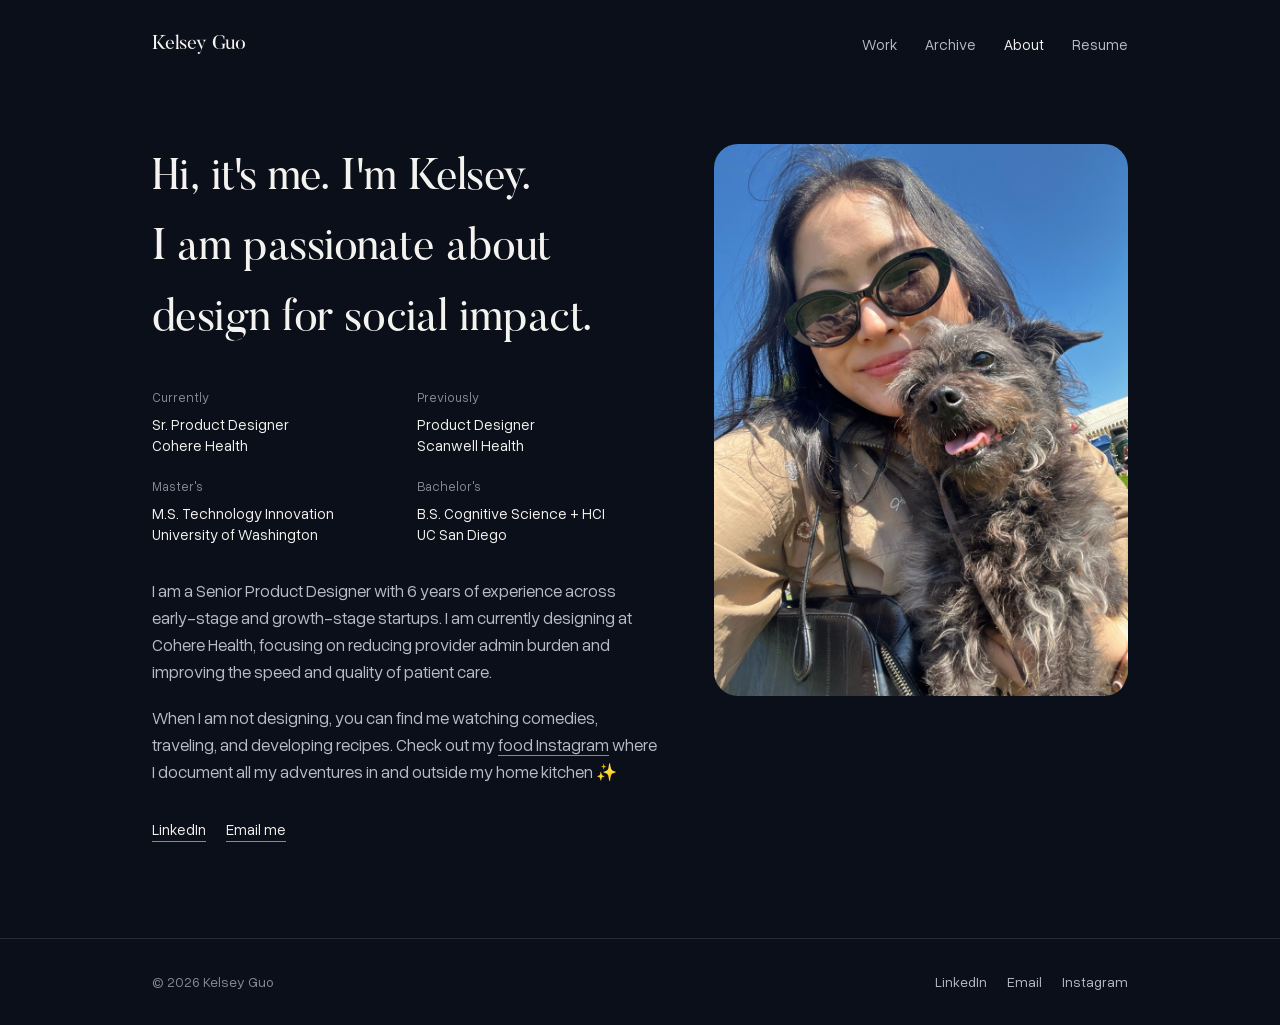
==== about.html @ 7f45672f "Fix About page margin alignment and polish details - Fix .about-layout padding shorthand collapsing " ====
<!DOCTYPE html>
<html lang="en">
<head>
  <meta charset="UTF-8">
  <meta name="viewport" content="width=device-width, initial-scale=1">
  <title>About - Kelsey Guo</title>
  <link rel="preconnect" href="https://fonts.googleapis.com">
  <link href="https://fonts.googleapis.com/css2?family=Fraunces:opsz,wght@9..144,400;9..144,500;9..144,600&family=Work+Sans:wght@400;500;600&display=swap" rel="stylesheet">
  <link rel="stylesheet" href="style.css">
</head>
<body>

  <nav class="site-nav">
    <div class="wrap">
      <a href="index.html" class="wordmark">Kelsey Guo</a>
      <div class="nav-links">
        <a href="work.html">Work</a>
        <a href="archive.html">Archive</a>
        <a href="about.html" aria-current="page">About</a>
        <a href="https://drive.google.com/file/d/1MKLHyuRDNJYFKnCXRcCWQ2kk3Nf8_HWo/view" target="_blank" rel="noopener">Resume</a>
      </div>
    </div>
  </nav>

  <main>
    <div class="wrap about-layout">
      <div class="about-copy">
        <h1>Hi, it's me. I'm Kelsey.<br>I am passionate about design for social impact.</h1>

        <dl class="meta-grid" style="margin: 32px 0; grid-template-columns: repeat(2, 1fr); row-gap: 20px;">
          <div>
            <dt>Currently</dt>
            <dd>Sr. Product Designer<br>Cohere Health</dd>
          </div>
          <div>
            <dt>Previously</dt>
            <dd>Product Designer<br>Scanwell Health</dd>
          </div>
          <div>
            <dt>Master's</dt>
            <dd>M.S. Technology Innovation<br>University of Washington</dd>
          </div>
          <div>
            <dt>Bachelor's</dt>
            <dd>B.S. Cognitive Science + HCI<br>UC San Diego</dd>
          </div>
        </dl>

        <p>I am a Senior Product Designer with 6 years of experience across early-stage and growth-stage startups. I am currently designing at Cohere Health, focusing on reducing provider admin burden and improving the speed and quality of patient care.</p>
        <p>When I am not designing, you can find me watching comedies, traveling, and developing recipes. Check out my <a class="underline-link" href="http://www.instagram.com/kelschini" target="_blank" rel="noopener">food Instagram</a> where I document all my adventures in and outside my home kitchen ✨</p>
        <div class="about-links">
          <a class="underline-link" href="http://www.linkedin.com/in/kmguo13" target="_blank" rel="noopener">LinkedIn</a>
          <a class="underline-link" href="mailto:kmguo13@gmail.com">Email me</a>
        </div>
      </div>
      <div class="about-photo">
        <img src="images/about/kelsey.jpg" alt="Kelsey Guo" style="width:100%; aspect-ratio:3/4; object-fit:cover; border-radius:24px; display:block;">
      </div>
    </div>
  </main>

  <footer class="site-footer">
    <div class="wrap">
      <span>© 2026 Kelsey Guo</span>
      <div class="footer-links">
        <a href="http://www.linkedin.com/in/kmguo13" target="_blank" rel="noopener">LinkedIn</a>
        <a href="mailto:kmguo13@gmail.com">Email</a>
        <a href="http://www.instagram.com/kelschini" target="_blank" rel="noopener">Instagram</a>
      </div>
    </div>
  </footer>

</body>
</html>
---- style.css ----
/* ---------- Fonts ---------- */
@font-face {
  font-family: 'Butler Free';
  src: url('fonts/butler/Butler-Free-Rmn.otf') format('opentype');
  font-weight: 400;
  font-style: normal;
  font-display: swap;
}
@font-face {
  font-family: 'Butler Free';
  src: url('fonts/butler/Butler-Free-Med.otf') format('opentype');
  font-weight: 500;
  font-style: normal;
  font-display: swap;
}
@font-face {
  font-family: 'Butler Free';
  src: url('fonts/butler/Butler-Free-SBd.otf') format('opentype');
  font-weight: 600;
  font-style: normal;
  font-display: swap;
}
@font-face {
  font-family: 'Overused Grotesk';
  src: url('fonts/overused-grotesk/OverusedGrotesk-VF.woff2') format('woff2');
  font-weight: 300 900;
  font-style: normal;
  font-display: swap;
}

/* ---------- Tokens ---------- */
:root {
  --bg: #0B0F1A;
  --surface: #131A29;
  --ink: #F5F3EF;
  --ink-soft: #B7BCC4;
  --ink-faint: #838B96;
  --line: #232B3D;
  --accent: #085420;      /* deep green - solid fills, borders */
  --accent-warm: #F8C3B9; /* soft pink - links, hover states, personality */
  --serif: 'Butler Free', 'Fraunces', Georgia, serif;
  --sans: 'Overused Grotesk', 'Work Sans', -apple-system, BlinkMacSystemFont, sans-serif;
  --max: 720px;
  --max-wide: 1040px;
}

* { box-sizing: border-box; }

html { scroll-behavior: smooth; }

body {
  margin: 0;
  background: var(--bg);
  color: var(--ink);
  font-family: var(--sans);
  font-size: 17px;
  line-height: 1.6;
  -webkit-font-smoothing: antialiased;
  cursor: url('cursors/unicorn.png') 4 4, auto;
}

a, button,
.project-card,
.nav-links a,
.wordmark,
[onclick] {
  cursor: url('cursors/sparkle.png') 19 19, pointer;
}

img { max-width: 100%; display: block; }

a {
  color: inherit;
  text-decoration: none;
}

a.underline-link {
  border-bottom: 1px solid var(--ink-faint);
  transition: border-color 0.15s ease, color 0.15s ease;
}
a.underline-link:hover {
  border-color: var(--accent-warm);
  color: var(--accent-warm);
}

:focus-visible {
  outline: 2px solid var(--accent-warm);
  outline-offset: 3px;
}

/* ---------- Layout helpers ---------- */
.wrap {
  max-width: var(--max-wide);
  margin: 0 auto;
  padding: 0 32px;
}
.prose {
  max-width: var(--max);
}

/* ---------- Nav ---------- */
.site-nav {
  padding: 28px 0;
}
.site-nav .wrap {
  display: flex;
  align-items: center;
  justify-content: space-between;
  gap: 24px;
}
.wordmark {
  font-family: var(--serif);
  font-size: 20px;
  font-weight: 500;
  letter-spacing: -0.01em;
}
.nav-links {
  display: flex;
  gap: 28px;
  font-size: 15px;
}
.nav-links a {
  color: var(--ink-soft);
}
.nav-links a:hover,
.nav-links a[aria-current="page"] {
  color: var(--ink);
}

/* ---------- Hero ---------- */
.hero {
  padding: 64px 0 88px;
}
.hero h1 {
  font-family: var(--serif);
  font-weight: 500;
  font-size: clamp(40px, 6vw, 64px);
  line-height: 1.08;
  margin: 0 0 8px;
  letter-spacing: -0.01em;
}
.hero .rotator-line {
  font-family: var(--serif);
  font-weight: 500;
  font-size: clamp(40px, 6vw, 64px);
  line-height: 1.08;
  margin: 0 0 28px;
  color: var(--ink-soft);
}
.rotator {
  color: var(--accent-warm);
  display: inline-block;
  min-width: 1ch;
}
.rotator.swap {
  animation: swap-in 0.4s ease;
}
@keyframes swap-in {
  from { opacity: 0; transform: translateY(6px); }
  to { opacity: 1; transform: translateY(0); }
}
@media (prefers-reduced-motion: reduce) {
  .rotator.swap { animation: none; }
}
.hero p.lede {
  font-size: 19px;
  color: var(--ink-soft);
  max-width: 820px;
  margin: 0 0 28px;
}

/* ---------- Section heading ---------- */
.section-heading {
  font-family: var(--serif);
  font-size: 26px;
  font-weight: 500;
  margin: 0 0 28px;
}

/* ---------- Project grid ---------- */
.project-list {
  display: grid;
  gap: 20px;
  padding-bottom: 96px;
}
.project-card {
  display: grid;
  grid-template-columns: 1.1fr 1fr;
  gap: 32px;
  align-items: center;
  border: 1px solid var(--line);
  border-radius: 6px;
  padding: 20px;
  background: var(--surface);
  transition: border-color 0.15s ease, box-shadow 0.25s ease, transform 0.25s ease;
}
.project-card:hover {
  border-color: transparent;
  box-shadow: 18px 22px 36px -10px rgba(248, 195, 185, 0.4);
  transform: translateY(-4px);
}
.project-card-body h3 {
  font-family: var(--serif);
  font-size: 22px;
  font-weight: 500;
  margin: 0 0 8px;
}
.project-card-body p {
  color: var(--ink-soft);
  font-size: 15px;
  margin: 0 0 12px;
}
.tag-list {
  display: flex;
  flex-wrap: wrap;
  gap: 8px;
  font-size: 13px;
  color: var(--ink-faint);
}
.tag-list span::after {
  content: "·";
  margin-left: 8px;
  color: var(--line);
}
.tag-list span:last-child::after { content: ""; }

@media (max-width: 640px) {
  .project-card {
    grid-template-columns: 1fr;
  }
}

/* ---------- Media placeholder (swap for real images) ---------- */
.media-placeholder {
  background: repeating-linear-gradient(
    135deg,
    #151C2C,
    #151C2C 10px,
    #1A2236 10px,
    #1A2236 20px
  );
  border: 1px dashed var(--ink-faint);
  border-radius: 4px;
  aspect-ratio: 4 / 3;
  display: flex;
  align-items: center;
  justify-content: center;
  padding: 16px;
  text-align: center;
}
.media-placeholder span {
  font-size: 12px;
  color: var(--ink-soft);
  font-family: var(--sans);
}

/* ---------- Case study page ---------- */
.case-header {
  padding: 48px 0 40px;
  border-bottom: 1px solid var(--line);
}
.case-header .back-link {
  font-size: 14px;
  color: var(--ink-soft);
  display: inline-block;
  margin-bottom: 24px;
}
.case-header h1 {
  font-family: var(--serif);
  font-size: clamp(32px, 5vw, 46px);
  font-weight: 500;
  line-height: 1.1;
  margin: 0 0 24px;
  max-width: 780px;
}
.meta-grid {
  display: grid;
  grid-template-columns: repeat(4, 1fr);
  gap: 24px;
  margin-top: 32px;
}
.meta-grid dt {
  font-size: 13px;
  color: var(--ink-faint);
  margin-bottom: 6px;
}
.meta-grid dd {
  margin: 0;
  font-size: 15px;
  line-height: 1.4;
}
@media (max-width: 720px) {
  .meta-grid { grid-template-columns: 1fr 1fr; }
}

.case-body {
  padding: 48px 0 96px;
}
.case-body section {
  margin-bottom: 56px;
}
.case-body h2 {
  font-family: var(--serif);
  font-size: 24px;
  font-weight: 500;
  margin: 0 0 16px;
}
.case-body h3 {
  font-family: var(--sans);
  font-size: 17px;
  font-weight: 600;
  margin: 32px 0 12px;
}
.case-body p {
  margin: 0 0 16px;
  max-width: var(--max);
}
.case-body ul {
  padding-left: 20px;
  max-width: var(--max);
}
.case-body li {
  margin-bottom: 10px;
}
.case-body .media-placeholder {
  margin: 24px 0;
  max-width: var(--max-wide);
  aspect-ratio: 16 / 9;
}
.case-body blockquote {
  font-family: var(--serif);
  font-size: 20px;
  color: var(--ink-soft);
  border-left: 2px solid var(--accent);
  padding-left: 20px;
  margin: 32px 0;
  max-width: var(--max);
}

.case-nav-next {
  border-top: 1px solid var(--line);
  padding: 40px 0 96px;
  display: flex;
  justify-content: space-between;
  align-items: baseline;
}
.case-nav-next .label {
  font-size: 13px;
  color: var(--ink-faint);
  display: block;
  margin-bottom: 6px;
}
.case-nav-next .title {
  font-family: var(--serif);
  font-size: 22px;
}

/* ---------- About page ---------- */
.about-layout {
  display: grid;
  grid-template-columns: 1.1fr 0.9fr;
  gap: 56px;
  align-items: start;
  padding-top: 56px;
  padding-bottom: 96px;
}
.about-layout h1 {
  font-family: var(--serif);
  font-size: clamp(32px, 5vw, 44px);
  font-weight: 500;
  margin: 0 0 24px;
}
.about-layout p {
  margin: 0 0 18px;
  color: var(--ink-soft);
  font-size: 17px;
}
.about-layout p strong {
  color: var(--ink);
}
.about-photo .media-placeholder {
  aspect-ratio: 3 / 4;
}
.about-links {
  margin-top: 32px;
  display: flex;
  gap: 20px;
  font-size: 15px;
}
@media (max-width: 720px) {
  .about-layout {
    grid-template-columns: 1fr;
  }
  .about-photo { order: -1; max-width: 280px; }
}

/* ---------- Footer ---------- */
.site-footer {
  border-top: 1px solid var(--line);
  padding: 32px 0;
}
.site-footer .wrap {
  display: flex;
  justify-content: space-between;
  align-items: center;
  flex-wrap: wrap;
  gap: 12px;
  font-size: 14px;
  color: var(--ink-faint);
}
.site-footer a {
  color: var(--ink-soft);
}
.site-footer a:hover { color: var(--accent); }
.footer-links {
  display: flex;
  gap: 20px;
}

/* ---------- Real screenshots ---------- */
.shot {
  margin: 24px 0;
  max-width: var(--max-wide);
  border: 1px solid var(--line);
  border-radius: 8px;
  overflow: hidden;
  background: var(--surface);
}
.shot img {
  width: 100%;
  display: block;
}
.shot-caption {
  font-size: 13px;
  color: var(--ink-faint);
  margin: -12px 0 24px;
  max-width: var(--max-wide);
}

/* ---------- Stat grid ---------- */
.stat-grid {
  display: grid;
  grid-template-columns: repeat(4, 1fr);
  gap: 20px;
  margin: 24px 0;
  max-width: var(--max-wide);
}
.stat-card {
  border: 1px solid var(--line);
  border-radius: 8px;
  padding: 20px;
  background: var(--surface);
}
.stat-card .num {
  font-family: var(--serif);
  font-size: 34px;
  font-weight: 500;
  color: var(--accent-warm);
  line-height: 1;
  margin-bottom: 8px;
}
.stat-card .label {
  font-size: 13px;
  color: var(--ink-soft);
}
@media (max-width: 720px) {
  .stat-grid { grid-template-columns: 1fr 1fr; }
}

/* ---------- Placeholder note (dev-only, remove when real content lands) ---------- */
.todo-note {
  background: #241C10;
  border: 1px solid #4A3A1C;
  color: #E8C589;
  font-size: 13px;
  padding: 10px 14px;
  border-radius: 4px;
  margin-bottom: 20px;
  max-width: var(--max);
}

/* ---------- Pink/green callout (used sparingly for a deliberate highlight) ---------- */
.callout {
  background: var(--accent-warm);
  color: var(--accent);
  font-family: var(--serif);
  font-size: 19px;
  line-height: 1.5;
  padding: 24px 28px;
  border-radius: 8px;
  max-width: var(--max);
  margin: 8px 0 24px;
}
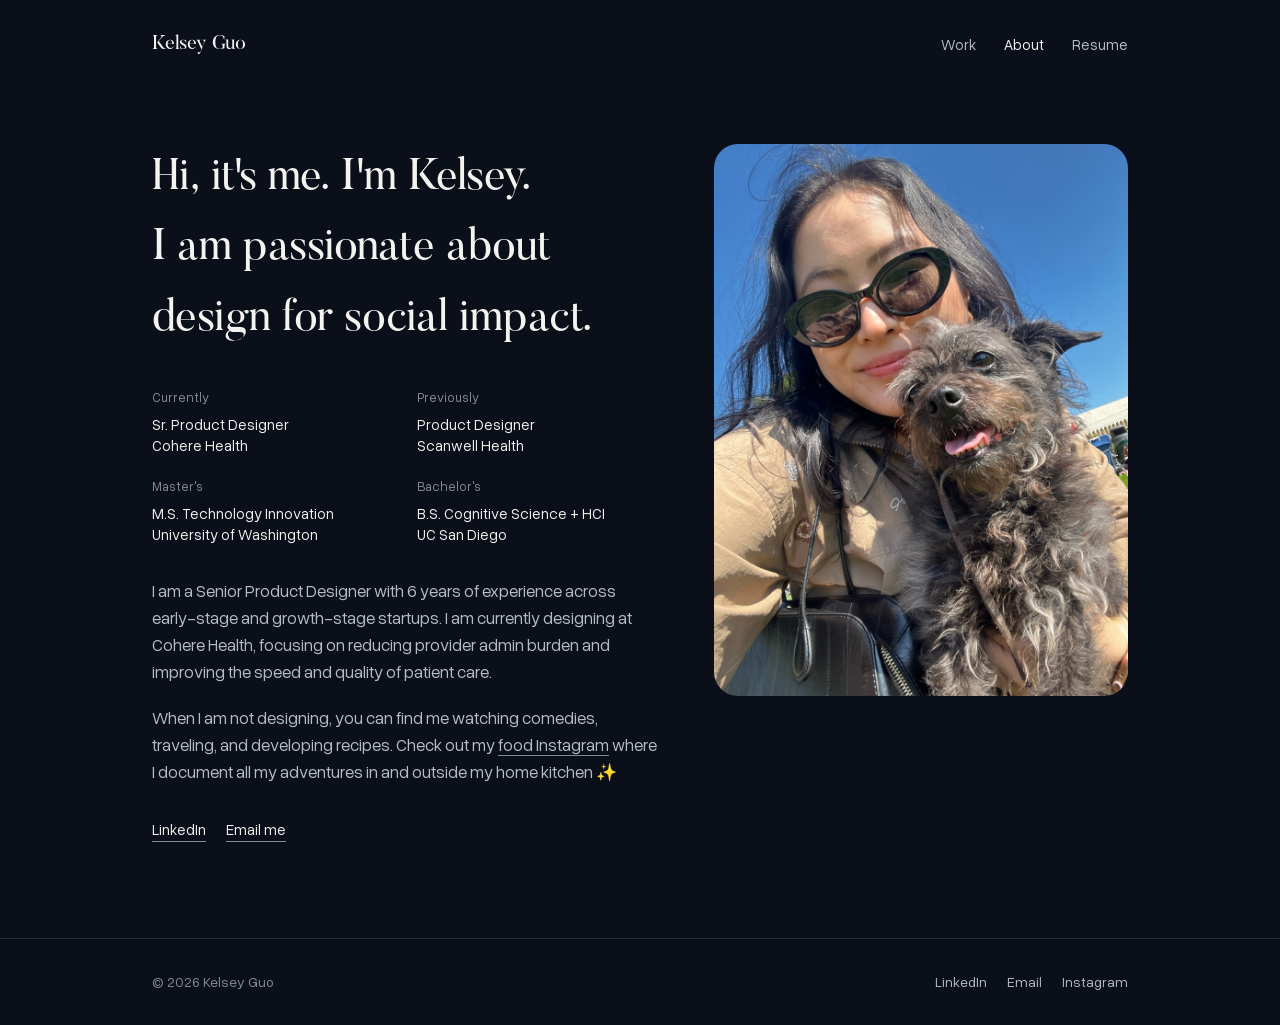
==== commit d5deaa9f: "Remove Archive from the site nav on every page Archive is still reachable via the "See archived proj" ====
--- a/about.html
+++ b/about.html
@@ -15,7 +15,6 @@
       <a href="index.html" class="wordmark">Kelsey Guo</a>
       <div class="nav-links">
         <a href="work.html">Work</a>
-        <a href="archive.html">Archive</a>
         <a href="about.html" aria-current="page">About</a>
         <a href="https://drive.google.com/file/d/1MKLHyuRDNJYFKnCXRcCWQ2kk3Nf8_HWo/view" target="_blank" rel="noopener">Resume</a>
       </div>
--- a/style.css
+++ b/style.css
@@ -199,6 +199,13 @@
   box-shadow: 18px 22px 36px -10px rgba(248, 195, 185, 0.4);
   transform: translateY(-4px);
 }
+.project-card .shot {
+  border: none;
+  border-radius: 0;
+  background: transparent;
+  overflow: visible;
+  margin: -20px 0 -20px -20px;
+}
 .project-card-body h3 {
   font-family: var(--serif);
   font-size: 22px;
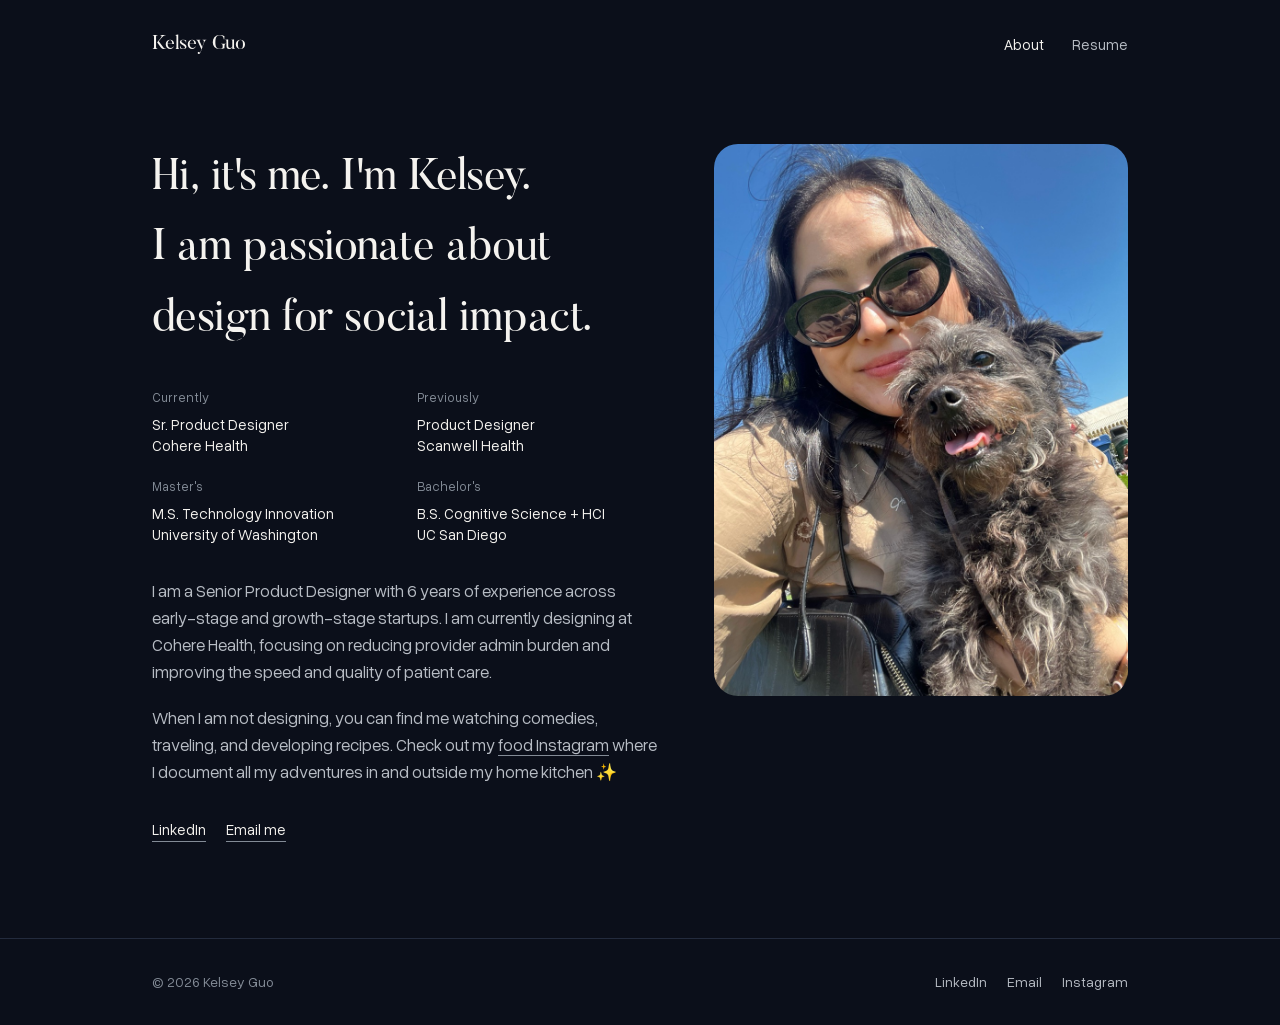
==== commit 7aef1e03: "Remove the Work page, since it duplicated the homepage - Delete work.html - Remove "Work" from the s" ====
--- a/about.html
+++ b/about.html
@@ -14,7 +14,6 @@
     <div class="wrap">
       <a href="index.html" class="wordmark">Kelsey Guo</a>
       <div class="nav-links">
-        <a href="work.html">Work</a>
         <a href="about.html" aria-current="page">About</a>
         <a href="https://drive.google.com/file/d/1MKLHyuRDNJYFKnCXRcCWQ2kk3Nf8_HWo/view" target="_blank" rel="noopener">Resume</a>
       </div>
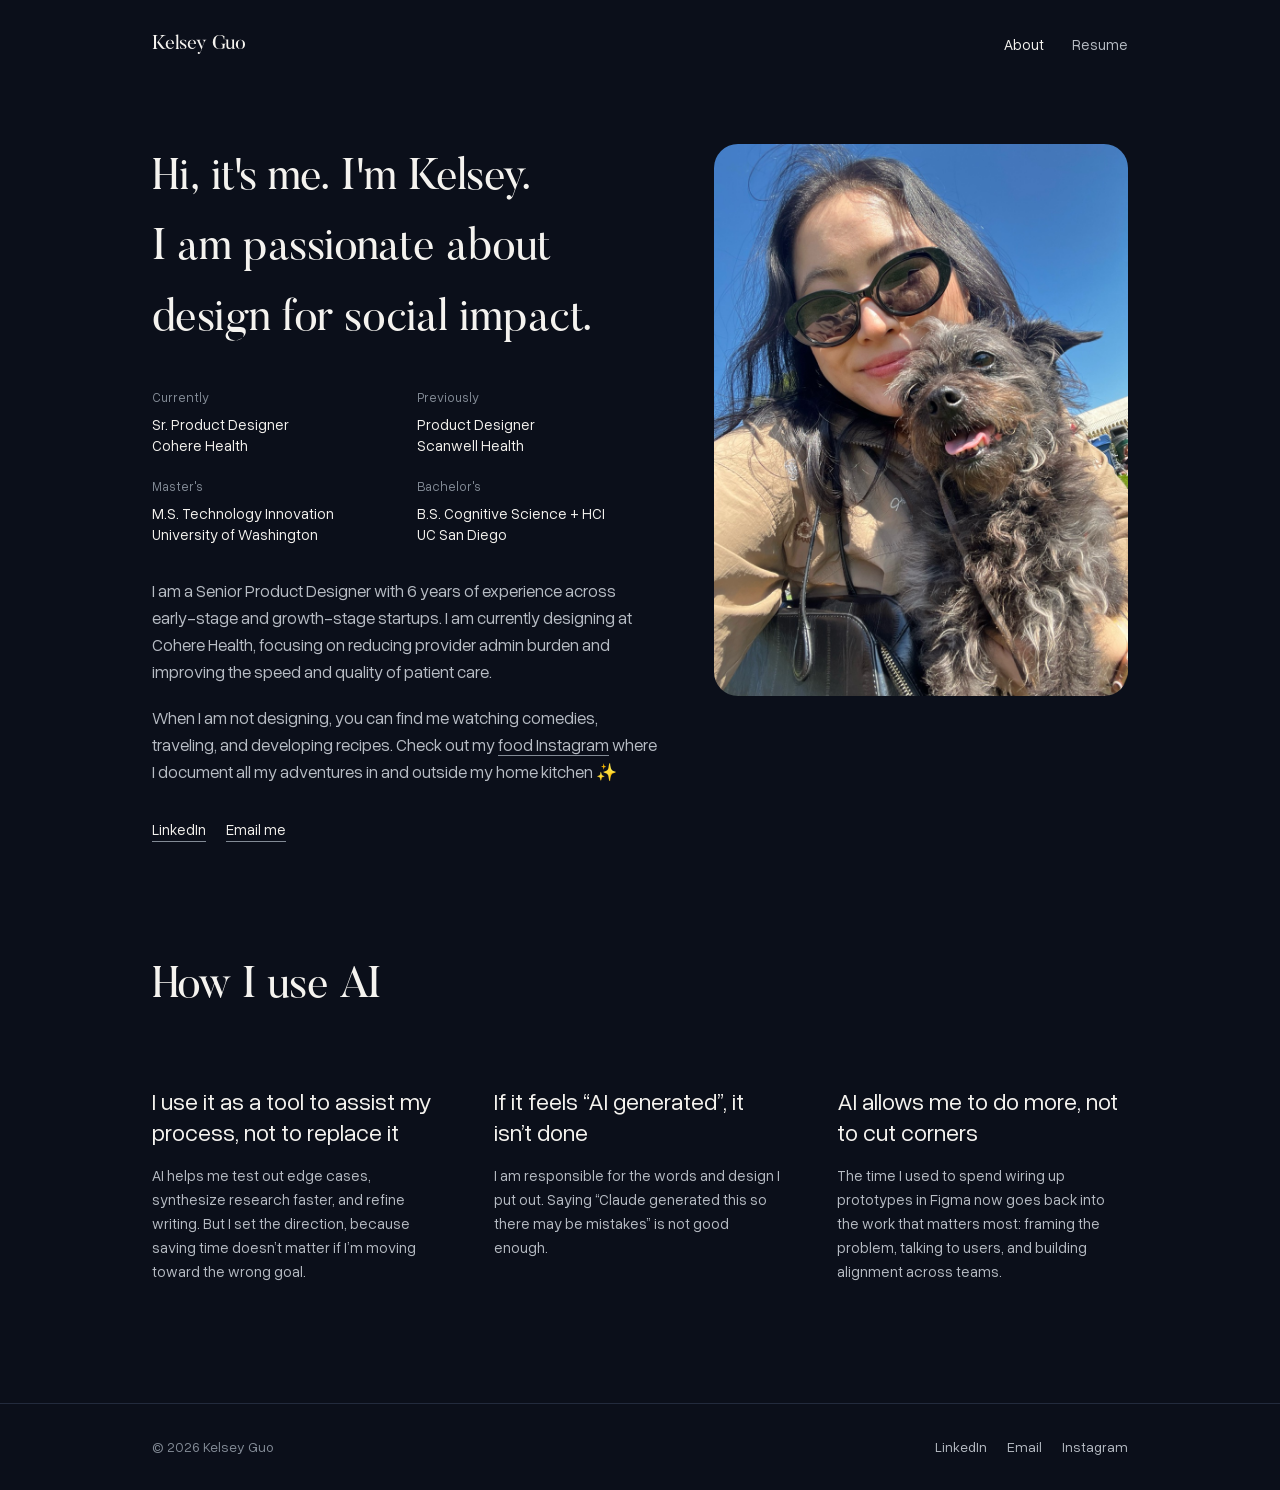
==== commit bce4d449: "Add a "How I use AI" section to the About page Large serif heading over three columns (24px titles, " ====
--- a/about.html
+++ b/about.html
@@ -55,6 +55,26 @@
         <img src="images/about/kelsey.jpg" alt="Kelsey Guo" style="width:100%; aspect-ratio:3/4; object-fit:cover; border-radius:24px; display:block;">
       </div>
     </div>
+
+    <section class="about-ai">
+      <div class="wrap">
+        <h2>How I use AI</h2>
+        <div class="about-ai-grid">
+          <div>
+            <h3>I use it as a tool to assist my process, not to replace it</h3>
+            <p>AI helps me test out edge cases, synthesize research faster, and refine writing. But I set the direction, because saving time doesn&rsquo;t matter if I&rsquo;m moving toward the wrong goal.</p>
+          </div>
+          <div>
+            <h3>If it feels &ldquo;AI generated&rdquo;, it isn&rsquo;t done</h3>
+            <p>I am responsible for the words and design I put out. Saying &ldquo;Claude generated this so there may be mistakes&rdquo; is not good enough.</p>
+          </div>
+          <div>
+            <h3>AI allows me to do more, not to cut corners</h3>
+            <p>The time I used to spend wiring up prototypes in Figma now goes back into the work that matters most: framing the problem, talking to users, and building alignment across teams.</p>
+          </div>
+        </div>
+      </div>
+    </section>
   </main>
 
   <footer class="site-footer">
--- a/style.css
+++ b/style.css
@@ -49,6 +49,7 @@
 html { scroll-behavior: smooth; }
 
 body {
+  position: relative;
   margin: 0;
   background: var(--bg);
   color: var(--ink);
@@ -57,6 +58,7 @@
   line-height: 1.6;
   -webkit-font-smoothing: antialiased;
   cursor: url('cursors/unicorn.png') 4 4, auto;
+  overflow-x: hidden;
 }
 
 a, button,
@@ -146,6 +148,7 @@
   line-height: 1.08;
   margin: 0 0 28px;
   color: var(--ink-soft);
+  white-space: nowrap;
 }
 .rotator {
   color: var(--accent-warm);
@@ -167,6 +170,195 @@
   color: var(--ink-soft);
   max-width: 820px;
   margin: 0 0 28px;
+}
+
+.home-hero {
+  position: relative;
+  min-height: max(calc(100svh - 88px), 700px);
+  display: flex;
+  align-items: flex-start;
+  padding: clamp(64px, 9vw, 128px) 0 0;
+}
+.hero-glow {
+  position: fixed;
+  width: 510px;
+  height: 510px;
+  max-width: 60vw;
+  left: 81.3%;
+  bottom: 70px;
+  transform: translateX(-50%);
+  pointer-events: none;
+  z-index: -1;
+  filter: saturate(2) brightness(1.2);
+}
+.hero-glow img {
+  position: absolute;
+  inset: -94.12%;
+  width: auto;
+  height: auto;
+  max-width: none;
+  display: block;
+}
+.home-hero > .wrap {
+  min-width: 0;
+  width: 100%;
+}
+.home-hero h1,
+.home-hero .rotator-line {
+  font-family: var(--sans);
+  font-weight: 400;
+  font-size: clamp(40px, 5.4vw, 72px);
+  line-height: 1.3;
+  margin: 0;
+}
+.home-hero .rotator-line {
+  color: var(--ink);
+}
+.home-hero .rotator {
+  color: inherit;
+}
+.home-hero p.lede {
+  font-weight: 300;
+  font-size: clamp(18px, 1.9vw, 28px);
+  line-height: 1.6;
+  color: var(--ink);
+  max-width: 1296px;
+  margin: 25px 0 0;
+}
+@media (max-width: 640px) {
+  .home-hero {
+    min-height: max(calc(100svh - 90px), 640px);
+    padding-top: 56px;
+  }
+  .home-hero h1,
+  .home-hero .rotator-line {
+    font-size: clamp(34px, 10vw, 48px);
+  }
+  .home-hero p.lede {
+    font-size: 19px;
+  }
+}
+.scroll-cue {
+  position: absolute;
+  left: 50%;
+  bottom: 96px;
+  transform: translateX(-50%);
+  display: flex;
+  flex-direction: column;
+  align-items: center;
+  text-decoration: none;
+  padding: 8px 16px;
+  z-index: 1;
+}
+.scroll-cue .chevron {
+  width: 28px;
+  height: 28px;
+  margin-top: -8px;
+  border-right: 2px solid var(--ink);
+  border-bottom: 2px solid var(--ink);
+  transform: rotate(45deg);
+  opacity: 0.35;
+  animation: chevron-wave 2s ease-in-out infinite;
+  transition: border-color 0.15s ease;
+}
+.scroll-cue:hover .chevron {
+  border-color: var(--accent-warm);
+}
+.scroll-cue .chevron:nth-child(1) { animation-delay: 0s; }
+.scroll-cue .chevron:nth-child(2) { animation-delay: 0.18s; }
+@keyframes chevron-wave {
+  0%, 60%, 100% { opacity: 0.35; }
+  25% { opacity: 1; }
+}
+@media (prefers-reduced-motion: reduce) {
+  .scroll-cue .chevron { animation: none; opacity: 0.8; }
+}
+@media (max-width: 640px) {
+  .scroll-cue { bottom: 40px; }
+}
+
+/* Page-level glows (Ellipse 5 left, Ellipse 4 bottom right) */
+.page-clip { overflow: clip; }
+.home-main {
+  position: relative;
+  padding-bottom: 155px;
+}
+.page-glow {
+  position: absolute;
+  width: 510px;
+  height: 510px;
+  max-width: 60vw;
+  max-height: 60vw;
+  transform: translate(-50%, -50%);
+  pointer-events: none;
+  z-index: -1;
+}
+.page-glow img {
+  position: absolute;
+  inset: -94.12%;
+  width: auto;
+  height: auto;
+  max-width: none;
+  display: block;
+}
+.page-glow-left { left: 15.6%; top: 21.4%; }
+.page-glow-right { left: 81.3%; top: 88.2%; }
+
+/* Work cards */
+.work-list {
+  display: grid;
+  gap: 64px;
+
+  padding-top: clamp(48px, 8.8vw, 127px);
+}
+.work-card {
+  display: block;
+  border-radius: 24px;
+  overflow: hidden;
+  background: #E5E5E5;
+  color: #0B0F19;
+  transition: box-shadow 0.25s ease, transform 0.25s ease;
+}
+.work-card:hover {
+  box-shadow: 18px 22px 36px -10px rgba(248, 195, 185, 0.4);
+  transform: translateY(-4px);
+}
+.work-card-media {
+  aspect-ratio: 1296 / 640;
+  overflow: hidden;
+}
+.work-card-media img {
+  width: 100%;
+  height: 100%;
+  object-fit: cover;
+  object-position: center;
+}
+.work-card-media--pink { background: #F8C3B9; }
+.work-card-media--yellow { background: #FFC107; }
+.work-card-media--blue { background: #49BEFF; }
+.work-card-body {
+  display: flex;
+  flex-direction: column;
+  gap: 10px;
+  padding: clamp(20px, 2.2vw, 32px);
+}
+.work-card-body h3 {
+  margin: 0;
+  font-family: var(--sans);
+  font-weight: 500;
+  font-size: clamp(22px, 2.1vw, 30px);
+  line-height: 1.3;
+}
+.work-card-body p {
+  margin: 0;
+  font-family: var(--sans);
+  font-weight: 400;
+  font-size: clamp(16px, 1.4vw, 20px);
+  line-height: 1.35;
+}
+.nowrap { white-space: nowrap; }
+.archive-link {
+  margin: 48px 0 0;
 }
 
 /* ---------- Section heading ---------- */
@@ -498,3 +690,421 @@
   max-width: var(--max);
   margin: 8px 0 24px;
 }
+
+/* ---------- Case study v2: long-form, numbered sections ---------- */
+body.case-v2 { --rule: #3A4256; }
+.cs-hero {
+  background: linear-gradient(180deg, #2A2255 0%, #6B4A86 52%, #A9658D 100%);
+}
+.cs-hero-inner {
+  padding-top: clamp(72px, 9vw, 128px);
+  padding-bottom: clamp(56px, 6vw, 88px);
+}
+.cs-hero h1 {
+  margin: 0 0 clamp(72px, 10vw, 150px);
+  font-family: var(--sans);
+  font-weight: 400;
+  font-size: clamp(40px, 5.4vw, 72px);
+  line-height: 1.1;
+}
+.cs-meta {
+  display: grid;
+  gap: 8px;
+  font-size: clamp(16px, 1.4vw, 20px);
+  line-height: 1.4;
+  color: rgba(255, 255, 255, 0.82);
+}
+.cs-meta p { margin: 0; }
+.cs-meta strong { color: #fff; font-weight: 600; }
+
+.cs-intro { padding: clamp(64px, 8vw, 112px) 0; }
+.cs-statement {
+  margin: 0 0 clamp(40px, 5vw, 72px);
+  max-width: 960px;
+  font-family: var(--serif);
+  font-weight: 500;
+  font-size: clamp(26px, 3vw, 42px);
+  line-height: 1.55;
+}
+.cs-statement span {
+  background: var(--accent-warm);
+  color: #0B0F19;
+  padding: 0.06em 0.28em;
+  -webkit-box-decoration-break: clone;
+  box-decoration-break: clone;
+}
+
+.cs-section {
+  border-top: 1px solid var(--rule);
+  padding: clamp(56px, 7vw, 104px) 0;
+}
+.cs-row {
+  display: grid;
+  grid-template-columns: 72px minmax(0, 300px) minmax(0, 1fr);
+  column-gap: 32px;
+  row-gap: 16px;
+}
+.cs-intro .cs-row { grid-template-columns: minmax(0, 1fr); }
+.cs-num {
+  font-weight: 500;
+  font-size: 22px;
+  line-height: 1.3;
+  color: var(--accent-warm);
+}
+.cs-heading {
+  margin: 0;
+  font-family: var(--sans);
+  font-weight: 600;
+  font-size: clamp(22px, 2.1vw, 30px);
+  line-height: 1.25;
+}
+.cs-body { max-width: 600px; }
+.cs-body > *:first-child { margin-top: 0; }
+.cs-body h3 {
+  margin: 28px 0 8px;
+  font-family: var(--sans);
+  font-weight: 600;
+  font-size: 17px;
+}
+.cs-body p, .cs-body li {
+  margin: 0 0 14px;
+  font-size: 17px;
+  line-height: 1.6;
+  color: var(--ink-soft);
+}
+.cs-body ul { margin: 0 0 14px; padding-left: 20px; }
+.cs-body li { margin-bottom: 8px; }
+.cs-body strong { color: var(--ink); font-weight: 600; }
+.cs-body .cs-hmw {
+  margin-top: 24px;
+  font-family: var(--serif);
+  font-size: 22px;
+  line-height: 1.45;
+  color: var(--ink);
+}
+
+.cs-figure {
+  margin: clamp(32px, 4vw, 56px) 0 0;
+  padding: clamp(20px, 4vw, 56px);
+  border-radius: 24px;
+  background: var(--surface);
+}
+.cs-figure-grid {
+  display: grid;
+  grid-template-columns: repeat(2, minmax(0, 1fr));
+  gap: clamp(16px, 2.5vw, 32px);
+  align-items: start;
+}
+.cs-figure img {
+  width: 100%;
+  height: auto;
+  border-radius: 8px;
+}
+.cs-figure > img {
+  display: block;
+  width: auto;
+  max-width: 100%;
+  margin: 0 auto;
+}
+.cs-figure img.flat { border-radius: 0; }
+.cs-caption {
+  margin: 16px auto 0;
+  font-size: 14px;
+  line-height: 1.5;
+  color: var(--ink-faint);
+  max-width: 960px;
+  text-align: center;
+}
+@media (min-width: 821px) {
+  .cs-caption { white-space: nowrap; }
+}
+.cs-figure .cs-caption { margin-top: 20px; }
+.cs-figure-grid .cs-cap-cell p { margin: 12px 0 0; font-size: 14px; line-height: 1.5; color: var(--ink-faint); }
+
+.cs-quotes {
+  display: grid;
+  grid-template-columns: repeat(2, minmax(0, 1fr));
+  gap: clamp(20px, 3vw, 40px);
+  margin: clamp(32px, 4vw, 56px) 0 0;
+}
+.cs-quote {
+  margin: 0;
+  padding: clamp(20px, 3vw, 32px);
+  border-left: 2px solid var(--accent-warm);
+  font-family: var(--serif);
+  font-size: clamp(20px, 2vw, 26px);
+  line-height: 1.4;
+  color: var(--ink);
+}
+.cs-quote cite {
+  display: block;
+  margin-top: 14px;
+  font-family: var(--sans);
+  font-style: normal;
+  font-size: 14px;
+  color: var(--ink-faint);
+}
+.cs-compare {
+  display: grid;
+  grid-template-columns: repeat(2, minmax(0, 1fr));
+  gap: 20px;
+  margin: 24px 0 0;
+}
+.cs-compare > div {
+  padding: 24px;
+  border-radius: 16px;
+  background: var(--surface);
+}
+.cs-compare h4 { margin: 0 0 12px; font-size: 17px; font-weight: 600; color: var(--accent-warm); }
+.cs-compare ul { margin: 0; padding-left: 18px; }
+.cs-compare li { margin-bottom: 8px; font-size: 16px; line-height: 1.5; color: var(--ink-soft); }
+.cs-big-stat { display: flex; flex-wrap: wrap; align-items: baseline; gap: 12px; margin: 28px 0 0; }
+.cs-big-stat .n { font-family: var(--serif); font-size: clamp(48px, 6vw, 80px); line-height: 1; color: var(--accent-warm); }
+.cs-big-stat .l { font-size: 17px; color: var(--ink-soft); }
+
+.cs-outcomes .stat-grid { margin-top: 40px; max-width: none; }
+.cs-next {
+  border-top: 1px solid var(--rule);
+  padding: 48px 0 96px;
+}
+.cs-next .wrap {
+  display: flex;
+  justify-content: space-between;
+  align-items: baseline;
+  gap: 24px;
+  flex-wrap: wrap;
+}
+.cs-next .label { display: block; margin-bottom: 6px; font-size: 13px; color: var(--ink-faint); }
+.cs-next .title { font-family: var(--serif); font-size: clamp(20px, 2vw, 26px); }
+
+@media (max-width: 820px) {
+  .cs-row { grid-template-columns: minmax(0, 1fr); }
+  .cs-figure-grid, .cs-quotes, .cs-compare { grid-template-columns: minmax(0, 1fr); }
+}
+
+.cs-callout {
+  margin: 36px 0;
+}
+.cs-callout .n {
+  display: block;
+  margin-bottom: 12px;
+  font-family: var(--serif);
+  font-weight: 500;
+  font-size: clamp(64px, 8vw, 112px);
+  line-height: 1;
+  color: var(--accent-warm);
+}
+.cs-body .cs-callout p {
+  margin: 0;
+  font-size: clamp(18px, 1.5vw, 21px);
+  line-height: 1.55;
+  color: var(--ink);
+}
+
+.cs-pains {
+  display: grid;
+  grid-template-columns: repeat(4, minmax(0, 1fr));
+  gap: 16px;
+  margin-top: 28px;
+}
+.cs-pain {
+  padding: 24px;
+  border: 1px solid var(--line);
+  border-radius: 16px;
+  background: var(--surface);
+}
+.cs-pain .ic {
+  display: block;
+  width: 44px;
+  height: 44px;
+  padding: 10px;
+  margin-bottom: 20px;
+  border: 1px solid rgba(248, 195, 185, 0.45);
+  border-radius: 50%;
+  color: var(--accent-warm);
+}
+.cs-pain h3 {
+  margin: 0 0 8px;
+  font-family: var(--sans);
+  font-weight: 600;
+  font-size: 18px;
+  line-height: 1.3;
+}
+.cs-pain p {
+  margin: 0;
+  font-size: 15px;
+  line-height: 1.5;
+  color: var(--ink-soft);
+}
+@media (max-width: 1100px) {
+  .cs-pains { grid-template-columns: repeat(2, minmax(0, 1fr)); }
+}
+@media (max-width: 560px) {
+  .cs-pains { grid-template-columns: minmax(0, 1fr); }
+}
+.cs-flow-grid {
+  display: grid;
+  grid-template-columns: repeat(3, minmax(0, 1fr));
+  gap: 20px;
+}
+.cs-flow-col {
+  padding: 20px;
+  border: 1px solid transparent;
+  border-radius: 20px;
+}
+.cs-flow-col.is-active {
+  border-color: var(--accent-warm);
+  box-shadow: 0 0 32px rgba(248, 195, 185, 0.18);
+}
+.cs-flow-col .pill {
+  display: inline-block;
+  padding: 10px 22px;
+  border-radius: 999px;
+  font-size: clamp(14px, 1.4vw, 20px);
+  line-height: 1.2;
+  background: rgba(248, 195, 185, 0.26);
+  color: rgba(248, 195, 185, 0.8);
+}
+.cs-flow-col.is-active .pill {
+  background: var(--accent-warm);
+  color: #0B0F19;
+}
+.cs-flow-col .track {
+  position: relative;
+  height: 12px;
+  margin: 26px -21px;
+}
+.cs-flow-col .track::before {
+  content: '';
+  position: absolute;
+  left: 0;
+  right: -21px;
+  top: 5px;
+  height: 1px;
+  background: var(--ink-faint);
+}
+.cs-flow-col .dot {
+  position: absolute;
+  left: 20px;
+  top: 0;
+  width: 12px;
+  height: 12px;
+  border-radius: 50%;
+  background: var(--accent-warm);
+}
+.cs-flow-col img {
+  display: block;
+  width: 100%;
+  height: auto;
+  border-radius: 6px;
+}
+.cs-flow-col:not(.is-active) img { opacity: 0.4; }
+@media (max-width: 820px) {
+  .cs-flow-grid { grid-template-columns: minmax(0, 1fr); }
+  .cs-figure-grid[style] { grid-template-columns: minmax(0, 1fr) !important; }
+}
+
+/* ---------- Lightbox ---------- */
+.cs-figure img { cursor: zoom-in; }
+.lb {
+  position: fixed;
+  inset: 0;
+  z-index: 1000;
+  display: flex;
+  align-items: center;
+  justify-content: center;
+  padding: 4vh 4vw;
+  background: rgba(5, 7, 13, 0.88);
+  -webkit-backdrop-filter: blur(8px);
+  backdrop-filter: blur(8px);
+  opacity: 0;
+  pointer-events: none;
+  transition: opacity 0.2s ease;
+  cursor: zoom-out;
+}
+.lb.open { opacity: 1; pointer-events: auto; }
+.lb-img {
+  display: block;
+  width: auto;
+  height: auto;
+  max-width: 100%;
+  max-height: 100%;
+  border-radius: 10px;
+  box-shadow: 0 24px 80px rgba(0, 0, 0, 0.5);
+  transform: scale(0.97);
+  transition: transform 0.2s ease;
+}
+.lb.open .lb-img { transform: scale(1); }
+.lb-close {
+  position: absolute;
+  top: 20px;
+  right: 24px;
+  width: 44px;
+  height: 44px;
+  border: 1px solid rgba(255, 255, 255, 0.3);
+  border-radius: 50%;
+  background: rgba(255, 255, 255, 0.08);
+  color: #fff;
+  font-size: 26px;
+  line-height: 1;
+  cursor: pointer;
+}
+.lb-close:hover { background: rgba(255, 255, 255, 0.18); }
+html.lb-lock { overflow: hidden; }
+@media (prefers-reduced-motion: reduce) {
+  .lb, .lb-img { transition: none; }
+}
+
+.cs-hmw-band { padding: clamp(80px, 10vw, 144px) 0; }
+.cs-hmw-big {
+  max-width: 1000px;
+  margin: 0 auto;
+  font-family: var(--serif);
+  font-weight: 500;
+  font-size: clamp(28px, 3.6vw, 52px);
+  line-height: 1.35;
+  text-align: center;
+  color: var(--ink);
+}
+
+.cs-flow--all .cs-flow-col .pill {
+  background: var(--accent-warm);
+  color: #0B0F19;
+}
+.cs-flow--all .cs-flow-col:not(.is-active) img { opacity: 1; }
+
+/* ---------- About: How I use AI ---------- */
+.about-ai {
+  padding-top: 24px;
+  padding-bottom: 120px;
+}
+.about-ai h2 {
+  margin: 0 0 clamp(40px, 6vw, 72px);
+  font-family: var(--serif);
+  font-weight: 500;
+  font-size: clamp(32px, 5vw, 44px);
+  line-height: 1.15;
+}
+.about-ai-grid {
+  display: grid;
+  grid-template-columns: repeat(3, minmax(0, 1fr));
+  gap: clamp(28px, 4vw, 56px);
+}
+.about-ai-grid h3 {
+  margin: 0 0 16px;
+  font-family: var(--sans);
+  font-weight: 400;
+  font-size: clamp(20px, 2vw, 24px);
+  line-height: 1.3;
+  color: var(--ink);
+}
+.about-ai-grid p {
+  margin: 0;
+  font-size: 15px;
+  line-height: 1.6;
+  color: var(--ink-soft);
+}
+@media (max-width: 820px) {
+  .about-ai-grid { grid-template-columns: minmax(0, 1fr); }
+  .about-ai { padding-bottom: 80px; }
+}
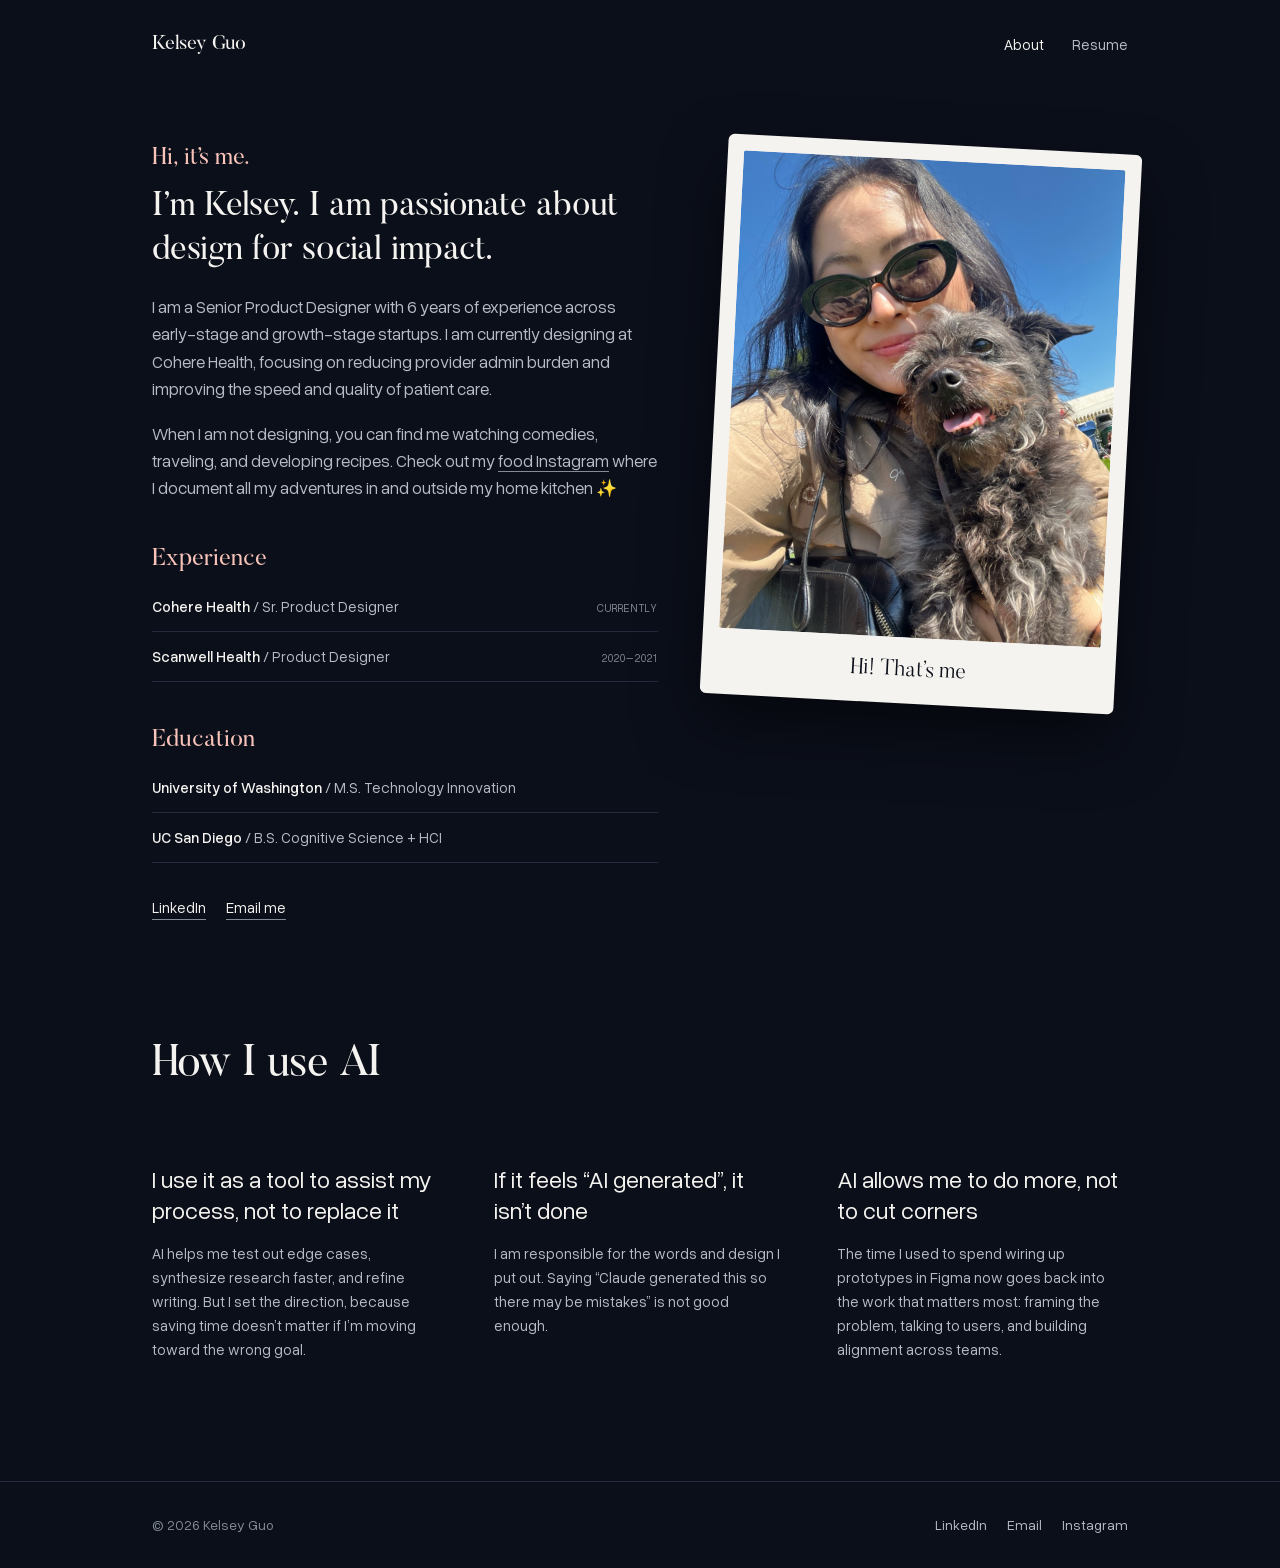
==== commit 70821407: "Restructure the About page to follow the reference layout Small colored label + intro statement + sh" ====
--- a/about.html
+++ b/about.html
@@ -23,36 +23,33 @@
   <main>
     <div class="wrap about-layout">
       <div class="about-copy">
-        <h1>Hi, it's me. I'm Kelsey.<br>I am passionate about design for social impact.</h1>
+        <p class="about-label">Hi, it&rsquo;s me.</p>
+        <h1>I&rsquo;m Kelsey. I am passionate about design for social impact.</h1>
+        <p>I am a Senior Product Designer with 6 years of experience across early-stage and growth-stage startups. I am currently designing at Cohere Health, focusing on reducing provider admin burden and improving the speed and quality of patient care.</p>
+        <p>When I am not designing, you can find me watching comedies, traveling, and developing recipes. Check out my <a class="underline-link" href="http://www.instagram.com/kelschini" target="_blank" rel="noopener">food Instagram</a> where I document all my adventures in and outside my home kitchen &#10024;</p>
 
-        <dl class="meta-grid" style="margin: 32px 0; grid-template-columns: repeat(2, 1fr); row-gap: 20px;">
-          <div>
-            <dt>Currently</dt>
-            <dd>Sr. Product Designer<br>Cohere Health</dd>
-          </div>
-          <div>
-            <dt>Previously</dt>
-            <dd>Product Designer<br>Scanwell Health</dd>
-          </div>
-          <div>
-            <dt>Master's</dt>
-            <dd>M.S. Technology Innovation<br>University of Washington</dd>
-          </div>
-          <div>
-            <dt>Bachelor's</dt>
-            <dd>B.S. Cognitive Science + HCI<br>UC San Diego</dd>
-          </div>
-        </dl>
+        <h2 class="about-label about-label--section">Experience</h2>
+        <ul class="about-list">
+          <li><span class="what"><strong>Cohere Health</strong> / Sr. Product Designer</span><span class="when">Currently</span></li>
+          <li><span class="what"><strong>Scanwell Health</strong> / Product Designer</span><span class="when">2020&ndash;2021</span></li>
+        </ul>
 
-        <p>I am a Senior Product Designer with 6 years of experience across early-stage and growth-stage startups. I am currently designing at Cohere Health, focusing on reducing provider admin burden and improving the speed and quality of patient care.</p>
-        <p>When I am not designing, you can find me watching comedies, traveling, and developing recipes. Check out my <a class="underline-link" href="http://www.instagram.com/kelschini" target="_blank" rel="noopener">food Instagram</a> where I document all my adventures in and outside my home kitchen ✨</p>
+        <h2 class="about-label about-label--section">Education</h2>
+        <ul class="about-list">
+          <li><span class="what"><strong>University of Washington</strong> / M.S. Technology Innovation</span></li>
+          <li><span class="what"><strong>UC San Diego</strong> / B.S. Cognitive Science + HCI</span></li>
+        </ul>
+
         <div class="about-links">
           <a class="underline-link" href="http://www.linkedin.com/in/kmguo13" target="_blank" rel="noopener">LinkedIn</a>
           <a class="underline-link" href="mailto:kmguo13@gmail.com">Email me</a>
         </div>
       </div>
       <div class="about-photo">
-        <img src="images/about/kelsey.jpg" alt="Kelsey Guo" style="width:100%; aspect-ratio:3/4; object-fit:cover; border-radius:24px; display:block;">
+        <figure class="polaroid">
+          <img src="images/about/kelsey.jpg" alt="Kelsey Guo">
+          <figcaption>Hi! That&rsquo;s me</figcaption>
+        </figure>
       </div>
     </div>
 
--- a/style.css
+++ b/style.css
@@ -1108,3 +1108,79 @@
   .about-ai-grid { grid-template-columns: minmax(0, 1fr); }
   .about-ai { padding-bottom: 80px; }
 }
+
+/* ---------- About: structure (label, statement, lists, polaroid) ---------- */
+.about-layout .about-copy h1 {
+  margin: 0 0 20px;
+  font-size: clamp(26px, 3vw, 34px);
+  line-height: 1.3;
+}
+.about-label {
+  margin: 0 0 12px;
+  font-family: var(--serif);
+  font-weight: 500;
+  font-size: 24px;
+  line-height: 1.2;
+  color: var(--accent-warm);
+}
+.about-layout .about-copy .about-label {
+  margin: 0 0 12px;
+  font-size: 24px;
+  color: var(--accent-warm);
+}
+.about-layout .about-copy .about-label--section { margin: 44px 0 8px; }
+.about-label--section {
+  margin: 44px 0 8px;
+}
+.about-list {
+  margin: 0;
+  padding: 0;
+  list-style: none;
+}
+.about-list li {
+  display: flex;
+  align-items: baseline;
+  justify-content: space-between;
+  gap: 16px;
+  padding: 14px 0;
+  border-bottom: 1px solid var(--line);
+  font-size: 15px;
+  line-height: 1.4;
+  color: var(--ink-soft);
+}
+.about-list strong { color: var(--ink); font-weight: 500; }
+.about-list .when {
+  flex: none;
+  font-size: 11px;
+  letter-spacing: 0.1em;
+  text-transform: uppercase;
+  color: var(--ink-faint);
+}
+.about-layout .about-photo { position: sticky; top: 40px; align-self: start; }
+.polaroid {
+  margin: 0 auto;
+  max-width: 420px;
+  padding: 16px 16px 20px;
+  background: var(--ink);
+  border-radius: 6px;
+  box-shadow: 0 28px 60px rgba(0, 0, 0, 0.5);
+  transform: rotate(3deg);
+}
+.polaroid img {
+  display: block;
+  width: 100%;
+  aspect-ratio: 4 / 5;
+  object-fit: cover;
+  border-radius: 2px;
+}
+.polaroid figcaption {
+  padding-top: 20px;
+  text-align: center;
+  font-family: var(--serif);
+  font-size: 22px;
+  line-height: 1.2;
+  color: #0B0F19;
+}
+@media (max-width: 720px) {
+  .about-layout .about-photo { position: static; max-width: 320px; margin: 0 auto 24px; }
+}
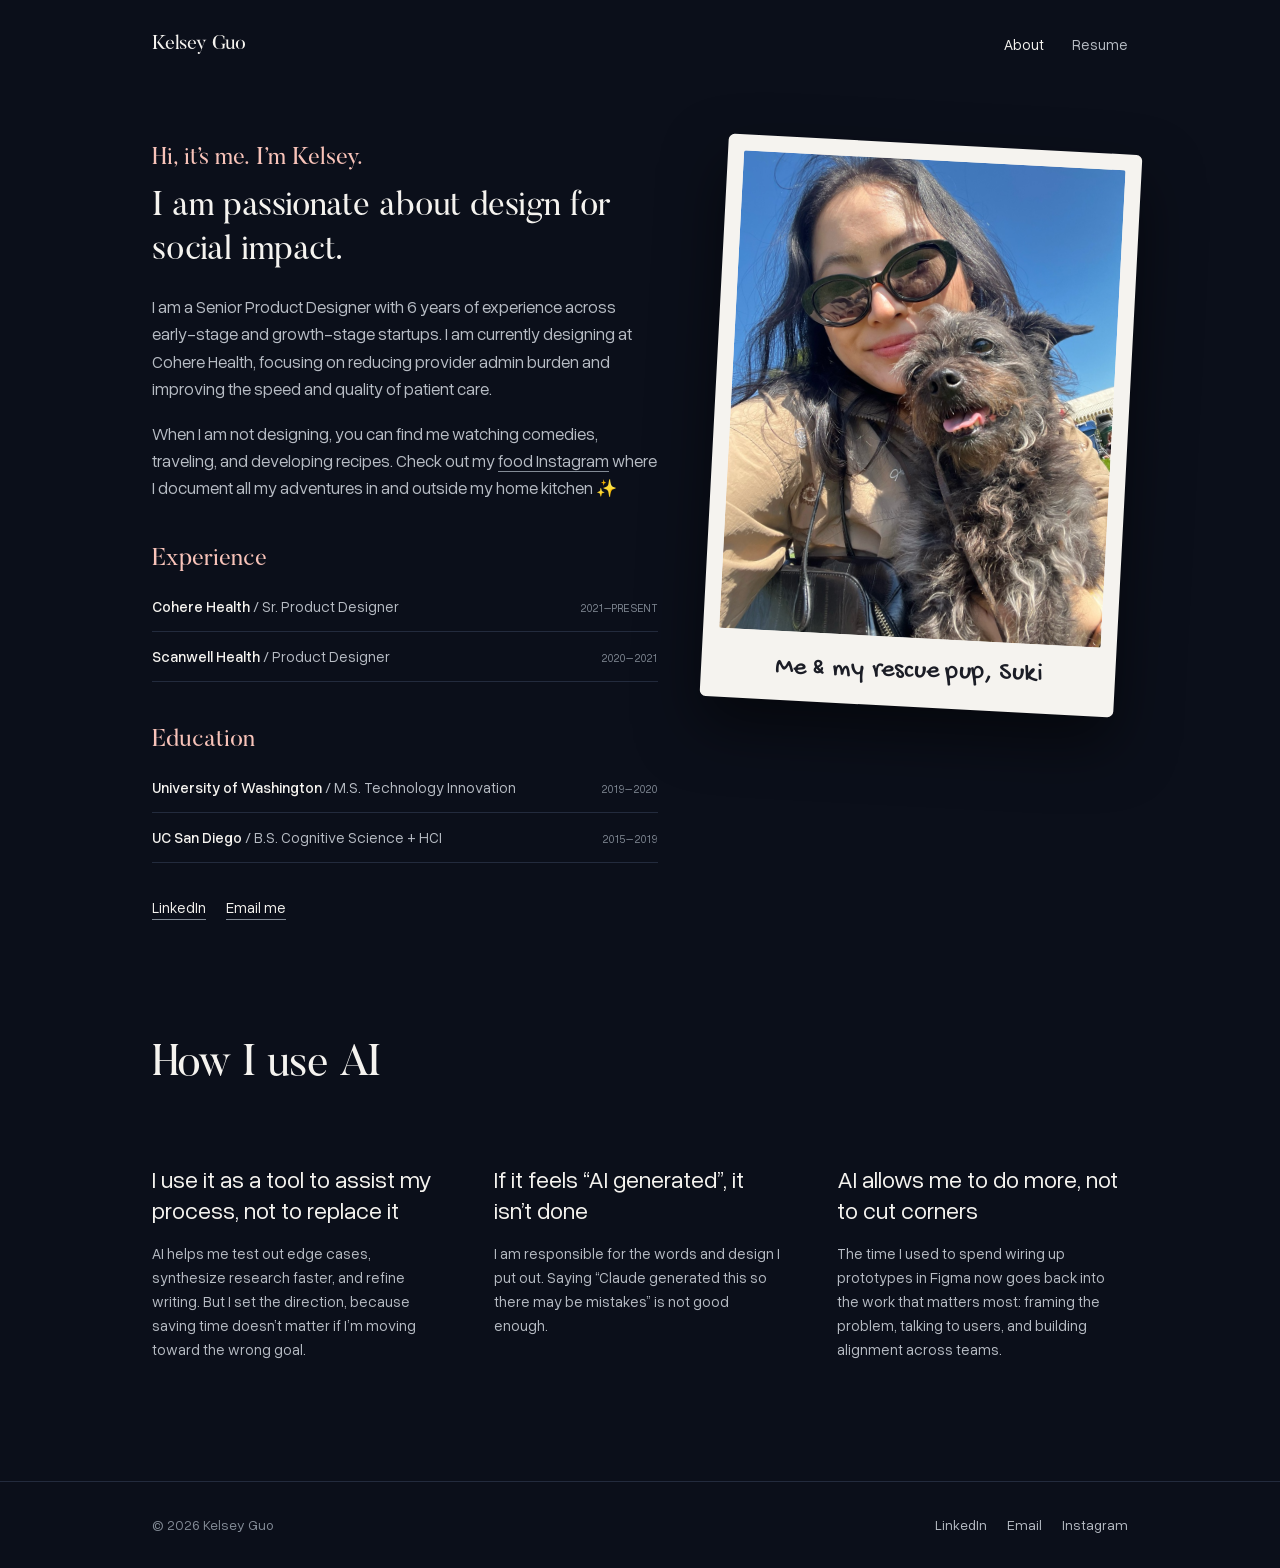
==== commit 7daa5dc9: "Update About copy, dates, and polaroid caption with a marker font Move "I'm Kelsey" into the small p" ====
--- a/about.html
+++ b/about.html
@@ -23,21 +23,21 @@
   <main>
     <div class="wrap about-layout">
       <div class="about-copy">
-        <p class="about-label">Hi, it&rsquo;s me.</p>
-        <h1>I&rsquo;m Kelsey. I am passionate about design for social impact.</h1>
+        <p class="about-label">Hi, it&rsquo;s me. I&rsquo;m Kelsey.</p>
+        <h1>I am passionate about design for social impact.</h1>
         <p>I am a Senior Product Designer with 6 years of experience across early-stage and growth-stage startups. I am currently designing at Cohere Health, focusing on reducing provider admin burden and improving the speed and quality of patient care.</p>
         <p>When I am not designing, you can find me watching comedies, traveling, and developing recipes. Check out my <a class="underline-link" href="http://www.instagram.com/kelschini" target="_blank" rel="noopener">food Instagram</a> where I document all my adventures in and outside my home kitchen &#10024;</p>
 
         <h2 class="about-label about-label--section">Experience</h2>
         <ul class="about-list">
-          <li><span class="what"><strong>Cohere Health</strong> / Sr. Product Designer</span><span class="when">Currently</span></li>
+          <li><span class="what"><strong>Cohere Health</strong> / Sr. Product Designer</span><span class="when">2021&ndash;Present</span></li>
           <li><span class="what"><strong>Scanwell Health</strong> / Product Designer</span><span class="when">2020&ndash;2021</span></li>
         </ul>
 
         <h2 class="about-label about-label--section">Education</h2>
         <ul class="about-list">
-          <li><span class="what"><strong>University of Washington</strong> / M.S. Technology Innovation</span></li>
-          <li><span class="what"><strong>UC San Diego</strong> / B.S. Cognitive Science + HCI</span></li>
+          <li><span class="what"><strong>University of Washington</strong> / M.S. Technology Innovation</span><span class="when">2019&ndash;2020</span></li>
+          <li><span class="what"><strong>UC San Diego</strong> / B.S. Cognitive Science + HCI</span><span class="when">2015&ndash;2019</span></li>
         </ul>
 
         <div class="about-links">
@@ -48,7 +48,7 @@
       <div class="about-photo">
         <figure class="polaroid">
           <img src="images/about/kelsey.jpg" alt="Kelsey Guo">
-          <figcaption>Hi! That&rsquo;s me</figcaption>
+          <figcaption>Me &amp; my rescue pup, Suki</figcaption>
         </figure>
       </div>
     </div>
--- a/style.css
+++ b/style.css
@@ -24,6 +24,14 @@
   font-family: 'Overused Grotesk';
   src: url('fonts/overused-grotesk/OverusedGrotesk-VF.woff2') format('woff2');
   font-weight: 300 900;
+  font-style: normal;
+  font-display: swap;
+}
+
+@font-face {
+  font-family: 'Gochi Hand';
+  src: url('fonts/gochi-hand/GochiHand-Regular.woff2') format('woff2');
+  font-weight: 400;
   font-style: normal;
   font-display: swap;
 }
@@ -1174,12 +1182,14 @@
   border-radius: 2px;
 }
 .polaroid figcaption {
-  padding-top: 20px;
+  padding-top: 18px;
   text-align: center;
-  font-family: var(--serif);
-  font-size: 22px;
+  font-family: 'Gochi Hand', 'Comic Sans MS', cursive;
+  font-size: 26px;
   line-height: 1.2;
-  color: #0B0F19;
+  letter-spacing: 0.01em;
+  color: #1B1D26;
+  transform: rotate(-1.5deg);
 }
 @media (max-width: 720px) {
   .about-layout .about-photo { position: static; max-width: 320px; margin: 0 auto 24px; }
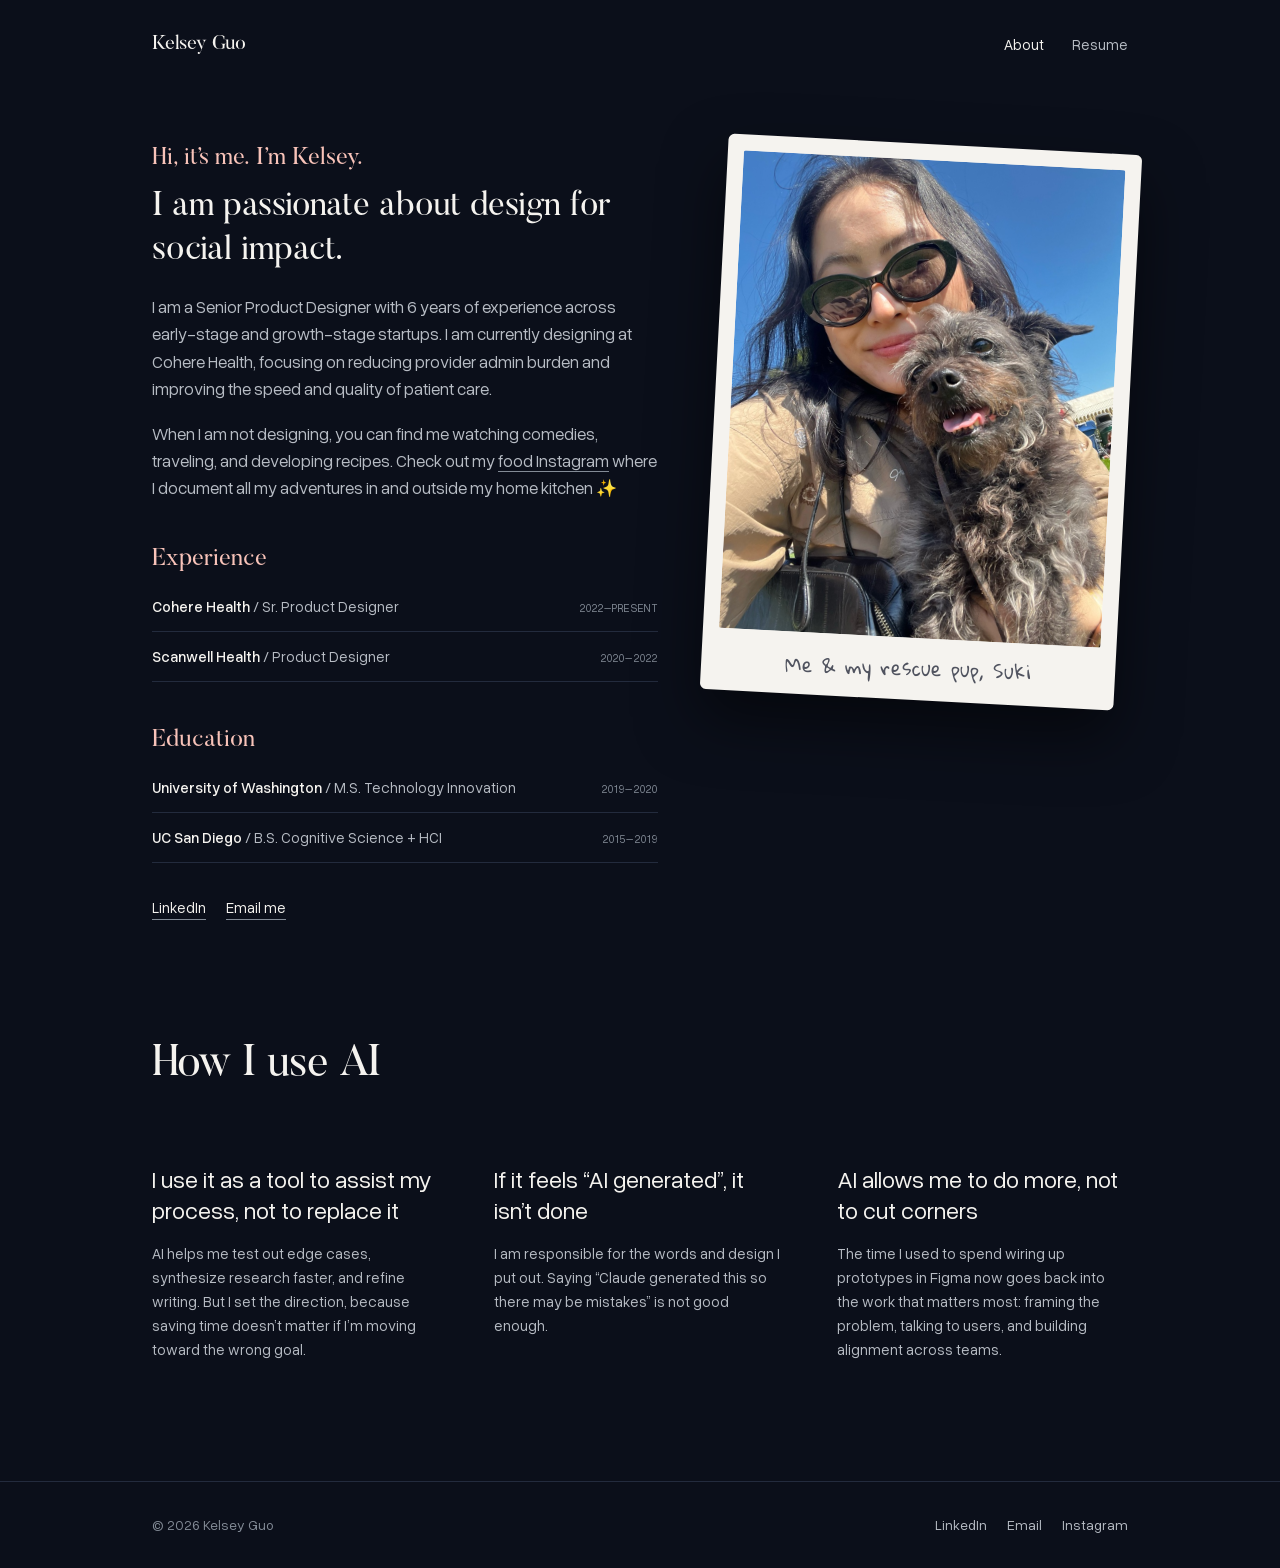
==== commit 9bc805b4: "Fix About dates and switch the polaroid caption to a pencil-style font Cohere is 2022-Present and Sc" ====
--- a/about.html
+++ b/about.html
@@ -30,8 +30,8 @@
 
         <h2 class="about-label about-label--section">Experience</h2>
         <ul class="about-list">
-          <li><span class="what"><strong>Cohere Health</strong> / Sr. Product Designer</span><span class="when">2021&ndash;Present</span></li>
-          <li><span class="what"><strong>Scanwell Health</strong> / Product Designer</span><span class="when">2020&ndash;2021</span></li>
+          <li><span class="what"><strong>Cohere Health</strong> / Sr. Product Designer</span><span class="when">2022&ndash;Present</span></li>
+          <li><span class="what"><strong>Scanwell Health</strong> / Product Designer</span><span class="when">2020&ndash;2022</span></li>
         </ul>
 
         <h2 class="about-label about-label--section">Education</h2>
--- a/style.css
+++ b/style.css
@@ -29,8 +29,8 @@
 }
 
 @font-face {
-  font-family: 'Gochi Hand';
-  src: url('fonts/gochi-hand/GochiHand-Regular.woff2') format('woff2');
+  font-family: 'Gloria Hallelujah';
+  src: url('fonts/gloria-hallelujah/GloriaHallelujah-Regular.woff2') format('woff2');
   font-weight: 400;
   font-style: normal;
   font-display: swap;
@@ -1184,12 +1184,11 @@
 .polaroid figcaption {
   padding-top: 18px;
   text-align: center;
-  font-family: 'Gochi Hand', 'Comic Sans MS', cursive;
-  font-size: 26px;
-  line-height: 1.2;
-  letter-spacing: 0.01em;
-  color: #1B1D26;
-  transform: rotate(-1.5deg);
+  font-family: 'Gloria Hallelujah', 'Comic Sans MS', cursive;
+  font-size: 19px;
+  line-height: 1.3;
+  color: #50535F;
+  transform: rotate(-1.2deg);
 }
 @media (max-width: 720px) {
   .about-layout .about-photo { position: static; max-width: 320px; margin: 0 auto 24px; }
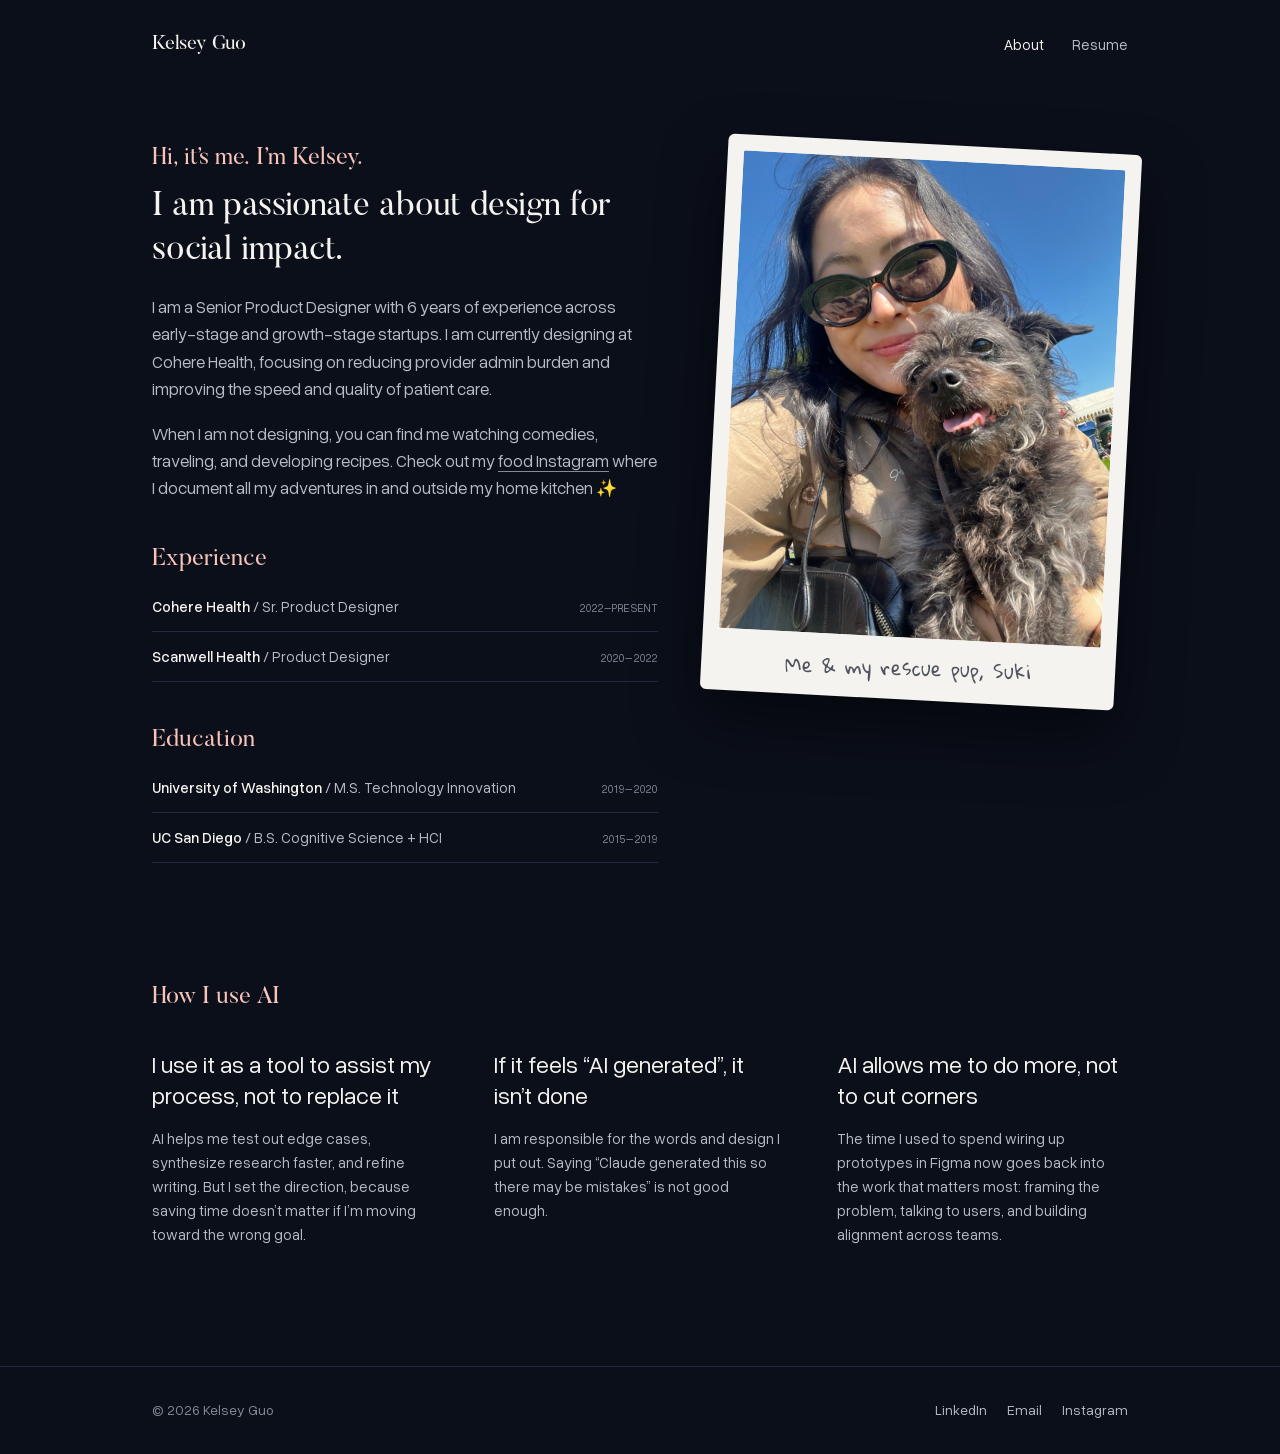
==== commit 4cc03202: "Remove the LinkedIn and Email links from the About page They already appear in the site footer; also" ====
--- a/about.html
+++ b/about.html
@@ -39,11 +39,6 @@
           <li><span class="what"><strong>University of Washington</strong> / M.S. Technology Innovation</span><span class="when">2019&ndash;2020</span></li>
           <li><span class="what"><strong>UC San Diego</strong> / B.S. Cognitive Science + HCI</span><span class="when">2015&ndash;2019</span></li>
         </ul>
-
-        <div class="about-links">
-          <a class="underline-link" href="http://www.linkedin.com/in/kmguo13" target="_blank" rel="noopener">LinkedIn</a>
-          <a class="underline-link" href="mailto:kmguo13@gmail.com">Email me</a>
-        </div>
       </div>
       <div class="about-photo">
         <figure class="polaroid">
--- a/style.css
+++ b/style.css
@@ -588,12 +588,6 @@
 .about-photo .media-placeholder {
   aspect-ratio: 3 / 4;
 }
-.about-links {
-  margin-top: 32px;
-  display: flex;
-  gap: 20px;
-  font-size: 15px;
-}
 @media (max-width: 720px) {
   .about-layout {
     grid-template-columns: 1fr;
@@ -1087,11 +1081,12 @@
   padding-bottom: 120px;
 }
 .about-ai h2 {
-  margin: 0 0 clamp(40px, 6vw, 72px);
-  font-family: var(--serif);
-  font-weight: 500;
-  font-size: clamp(32px, 5vw, 44px);
-  line-height: 1.15;
+  margin: 0 0 clamp(24px, 3vw, 36px);
+  font-family: var(--serif);
+  font-weight: 500;
+  font-size: 24px;
+  line-height: 1.2;
+  color: var(--accent-warm);
 }
 .about-ai-grid {
   display: grid;
